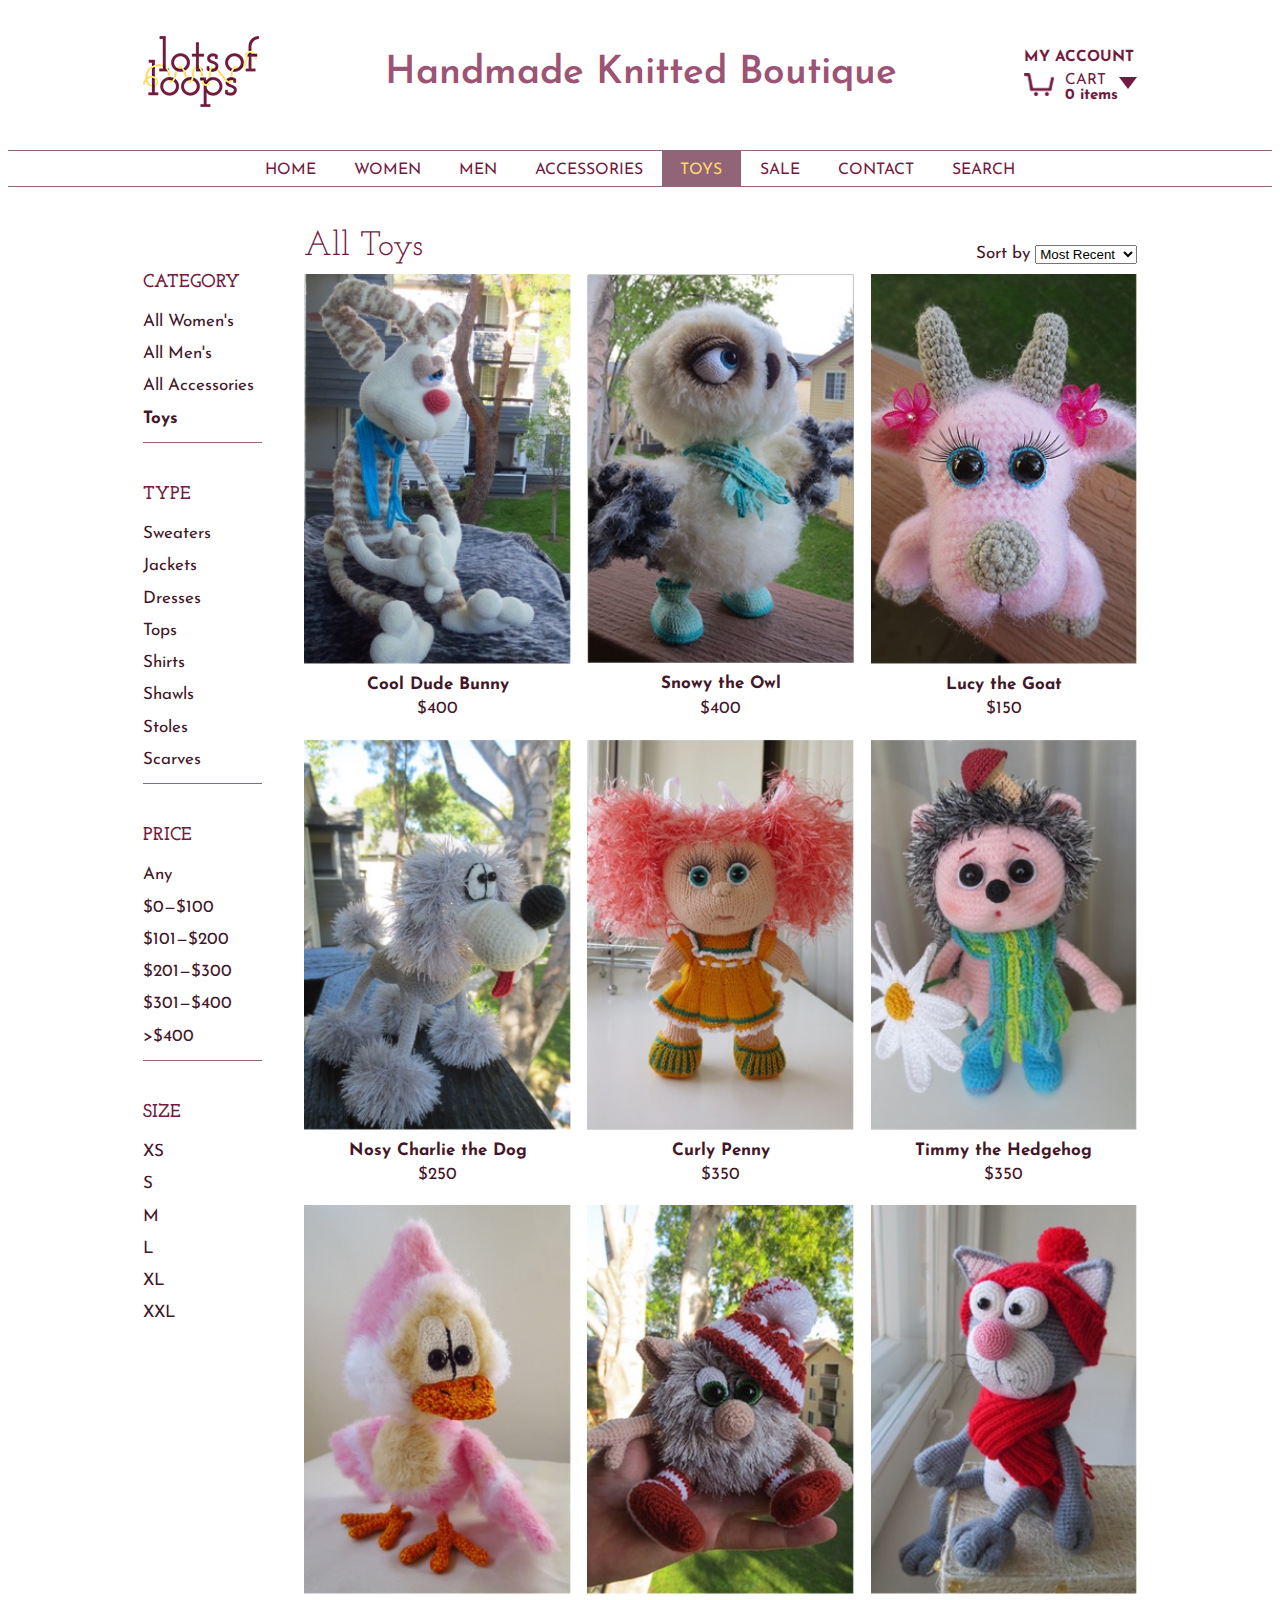
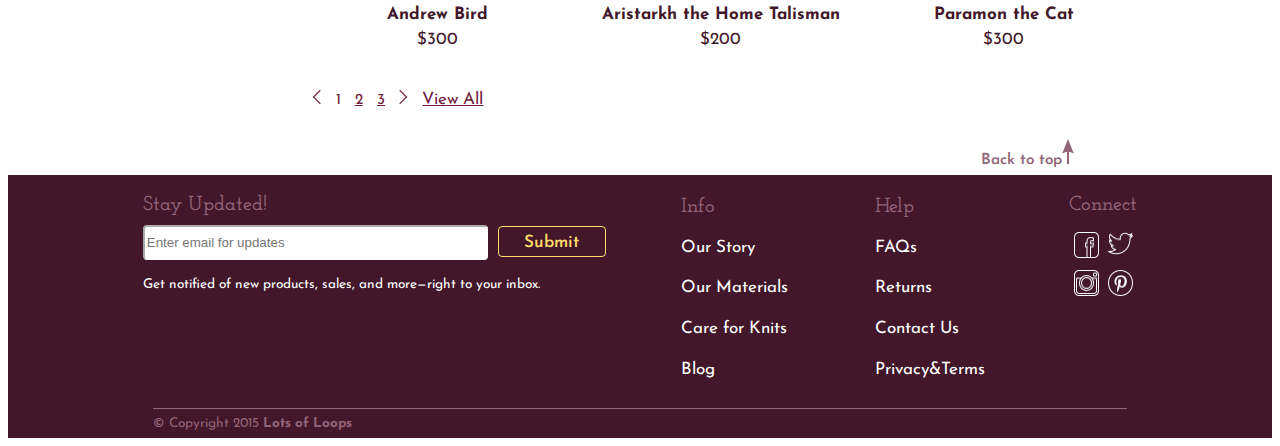
==== toys.html @ bd9dd3fc "Category page" ====
<!DOCTYPE html>
<html lang="en-us">
<head>
  <meta http-equiv="X-UA-Compatible" content="IE=Edge">
  <meta name="viewport" content="width=device-width, initial-scale=1">
  <meta charset="UTF-8">
  <title>Handmade Knitted Boutique | Lots of Loops</title>

<!-- Google fonts -->
  <link href='https://fonts.googleapis.com/css?family=Josefin+Sans:400,600,700|Josefin+Slab:400,600,700' rel='stylesheet' type='text/css'>

<!-- CSS -->
  <link rel="stylesheet" href="css/style.css">
</head>

<body>
  
<!-- Hero -->
<header>
<!-- RESPONSIVE NAV 
  <a class="hamburger" id="menu" href="#">&#9776;</a> -->
<div class="hea">    
  <div class="logo">
    <a href="index.html"><img src="images/logo.png" alt="Lots of Loops" /></a>
  </div>
  <div class="title">
    <h1>Handmade Knitted Boutique</h1>
  </div>
  <div class="account">
    <a href="#">MY ACCOUNT</a>
    <div class="cart">
        <a href="#">
          <img src="images/cart-1.png" alt="" />
          <span>CART<br> <strong>0 items</strong></span>
        </a>
    </div>
  </div>
</div>
</header>

<hr>
  <nav class="menu">
    <a href="#index.html">HOME</a>
    <a href="Women.html">WOMEN</a>
    <a href="#">MEN</a>
    <a href="#">ACCESSORIES</a>
    <a class="active" href="toys.html">TOYS</a>
    <a href="#">SALE</a>
    <a href="#">CONTACT</a>
    <a href="#">SEARCH</a>
  </nav>
<hr>

<!-- Main --> 
<main class="main">
  <div class="container">
    <div class="navi">
      <ul class="category">
        <li><h3>CATEGORY</h3></li>
        <li><a href="#">All Women's</a></li>
        <li><a href="#">All Men's</a></li>
        <li><a href="#">All Accessories</a></li>
        <li><a class="active2" href="toys.html">Toys</a></li>
        <hr>
      </ul>
      <ul class="type">
        <li><h3>TYPE</h3></li>
        <li><a href="#">Sweaters</a></li>
        <li><a href="#">Jackets</a></li>
        <li><a href="#">Dresses</a></li>
        <li><a href="#">Tops</a></li>
        <li><a href="#">Shirts</a></li>
        <li><a href="#">Shawls</a></li>
        <li><a href="#">Stoles</a></li>
        <li><a href="#">Scarves</a></li>
        <hr>
      </ul>
      <ul class="price">
        <li><h3>PRICE</h3></li>
        <li><a href="#">Any</a></li>
        <li><a href="#">$0—$100</a></li>
        <li><a href="#">$101—$200</a></li>
        <li><a href="#">$201—$300</a></li>
        <li><a href="#">$301—$400</a></li>
        <li><a href="#">>$400</a></li>
        <hr>
      </ul>
      <ul class="size">
        <li><h3>SIZE</h3></li>
        <li><a href="#">XS</a></li>
        <li><a href="#">S</a></li>
        <li><a href="#">M</a></li>
        <li><a href="#">L</a></li>
        <li><a href="#">XL</a></li>
        <li><a href="#">XXL</a></li>
      </ul>
    </div>
    
    <div class="content">
        <div class="subtitle">
          <h2>All Toys</h2>
          <div class="sortby">
            <span>Sort by</span>
            <form>
              <select onchange="this.form.submit();" name="sort">
                <option value="s2" selected="">Most Recent</option>
                <option value="s3">Price Lowest</option>
                <option value="s3">Price Highest</option>
              </select> 
              <input type="hidden" value="Отправить"></input>
            </form>
          </div>
        </div>

<!-- Photos -->        
        <div class="photos">
            <div class="item">
              <a href="#"><img src="images/IMG_3790-2.jpg" alt="Bunny" /></a> 
              <div class="lable"> 
                <p><strong>Cool Dude Bunny</strong><br>$400</p>
              </div>
            </div> 

            <div class="item">
              <a href="#"><img src="images/owl-2.jpg" alt="Owl" /></a>
              <div class="lable"> 
                <p><strong>Snowy the Owl</strong><br>$400</p>
              </div>
            </div> 

            <div class="item">
              <a href="#"><img src="images/goat.jpg" alt="Goat" /></a>
              <div class="lable"> 
                <p><strong>Lucy the Goat</strong><br>$150</p>
              </div>
            </div>

            <div class="item">
              <a href="#"><img src="images/dog.jpg" alt="Dog" /></a>
              <div class="lable"> 
                <p><strong>Nosy Charlie the Dog</strong><br>$250</p>
              </div>
            </div>

            <div class="item">
              <a href="#"><img src="images/dol-2.jpg" alt="Dog" /></a>
              <div class="lable"> 
                <p><strong>Curly Penny</strong><br>$350</p>
              </div>
            </div>

            <div class="item">
              <a href="#"><img src="images/timmy.jpg" alt="Dog" /></a>
              <div class="lable"> 
                <p><strong>Timmy the Hedgehog</strong><br>$350</p>
              </div>
            </div>

            <div class="item">
              <a href="#"><img src="images/bird.jpg" alt="Dog" /></a>
              <div class="lable"> 
                <p><strong>Andrew Bird</strong><br>$300</p>
              </div>
            </div>

            <div class="item">
              <a href="#"><img src="images/man.jpg" alt="Dog" /></a>
              <div class="lable"> 
                <p><strong>Aristarkh the Home Talisman</strong><br>$200</p>
              </div>
            </div>

            <div class="item">
              <a href="#"><img src="images/cat.jpg" alt="Cat" /></a>
              <div class="lable"> 
                <p><strong>Paramon the Cat</strong><br>$300</p>
              </div>
            </div>
        </div>

<!-- Bottom -->
        <table class="pages">
          <tr> 
            <td><a href="#"><img src="images/angle_left.png" /></a></td>
            <td><a href="#" class="active3">1</a></td>
            <td><a href="#">2</a></td>
            <td><a href="#">3</a></td>
            <td><a href="#"><img src="images/angle_right.png" /></a></td>
            <td><a href="#"><p>View All</p></a></td>
          </tr>
        </table>
    </div>  
  </div>

<!-- Back to top -->
  <div class="top">
    <div>
      <a href="#top">Back to top<img src="images/arrow-top.png"></a>
    </div>
  </div>
</main>

<!-- Footer -->
<footer>
  <div class="foot">
    <div class="email">
      <h3>Stay Updated!</h3>
      <input type="email" placeholder="Enter email for updates" size="40">
      <button type="submit">Submit</button>
      <p>Get notified of new products, sales, and more—right to your inbox.</p>
    </div>
    <ul class="info">
      <li><h3>Info</h3></li>
      <li><a href="#">Our Story</a></li>
      <li><a href="#">Our Materials</a></li>
      <li><a href="#">Care for Knits</a></li>
      <li><a href="#">Blog</a></li>
    </ul>
    <ul class="info">
      <li><h3>Help</h3></li>
      <li><a href="#">FAQs</a></li>
      <li><a href="#">Returns</a></li>
      <li><a href="#">Contact Us</a></li>
      <li><a href="#">Privacy&Terms</a></li>
    </ul>
    <div class="connect icon">
      <h3>Connect</h3>
      <a href="#"><img src="images/facebook.png" /></a>
      <a href="#"><img src="images/twitter.png" /></a>
      <a href="#"><img src="images/instagram.png" /></a>
      <a href="#"><img src="images/pinterest_copyrighted.png" /></a>
    </div>
    <div class="copy">
      <hr>
      <p>&copy; Copyright 2015 <strong>Lots of Loops</strong></p>
    </div>
  </div>
</footer>

</body>
</html>
---- css/style.css ----
html, body {
  overflow-x: hidden;
}
body {
  font-family: "Josefin Sans", Helvetica, Arial, sans-serif;
  font-size: 17px;
  color: #421729;
}
h1, h2, h3, h4, h5, h6 {
  font-family: "Josefin Slab", Times, Georgia, serif;
  color: #721B3F;
}
h2 {
  font-size: 2em;
  font-weight: 600;
}
p {
  font-size: 17px;
  line-height: 21px;
  font-weight: 400;
}

/* HEADER */

header {
  display: -webkit-box;
  display: -moz-box;
  display: -ms-flexbox;
  display: -webkit-flex;
  display: flex;

  -webkit-flex-flow: row wrap; 
  
  -webkit-justify-content: space-around; 
  -moz-justify-content: space-around; 
  -ms-justify-content: space-around; 
  justify-content: space-around;
  align-items: center;

  color: #721B3F;
  margin: 1.2em 0 1.8em 0;
}

.hea {
  display: -webkit-box;
  display: -moz-box;
  display: -ms-flexbox;
  display: -webkit-flex;
  display: flex;

  -webkit-flex-flow: row wrap;
  justify-content: space-between;
  align-items: center;
  
  width: 58.5em;
}
@media all and (max-width: 720px) {
  .logo {order: 1;}
  .account {order: 2;}
  .title {order: 3; width: 100%}
}

@media all and (min-width: 750px) {
  .logo {order: 1;}
  .title {order: 2;}
  .account {order: 3;}
}

.title h1 {
  font-family: "Josefin Sans", Helvetica, Arial, sans-serif;
  font-weight: 600;
  font-size: 2.28em;
  text-align: center;
  color: #9D5374;
}
.account {
  margin-right: 0.2em;
}
.account a {
  text-decoration: none;
  color: #721B3F;
  font-size: 0.9em;
  font-weight: 700;
}
.account a:hover {
  color: #CD9DB1;
}
.cart {
  margin-top: 0.5em;
  position: relative;
}
.cart span {
  position: absolute;
  margin-left: 0.7em;
  font-weight: 400;
}
.cart span:after {
  content: " ";
  position: absolute;
  right: -1.3em;
  top: 0.24em;
  border: 0.6em solid transparent;
  border-top: 0.8em solid #721B3F;
  display: block;
}
.cart span:hover:after {
  border-top: 0.8em solid #CD9DB1;
}

hr {
  border: none;
  background-color: #916478;
  color: #916478;
  height: 0.06em;
  margin: 0;
}

/* Navigation */
.menu {
  display: -webkit-box;
  display: -moz-box;
  display: -ms-flexbox;
  display: -webkit-flex;
  display: flex;

  -webkit-flex-flow: row wrap;
  justify-content: center;
  align-items: center;
}
.menu a {
  font-size: 0.93em;
  text-decoration: none;
  padding: 0 1.2em;
  color: #721B3F;
  height: 1.5em;
  padding-top: 0.7em;
}
.menu a:hover {
  background: #916478;
  color: #FFDA6B;
}

/* Hero */
.hero {
  display: -webkit-box;
  display: -moz-box;
  display: -ms-flexbox;
  display: -webkit-flex;
  display: flex;

  -webkit-flex-flow: row wrap;
  justify-content: center;
  align-items: center;
  width: 100%;
  margin-top: 1.2em;
}

.hero img {
  width: 100%;
}

.hero > div {
  position: relative;
}

.hero-text {
  font-family: "Josefin Slab", Times, Georgia, serif;
  position: absolute;
  left: 52%;
  top: 16%;
}
.hero-text p {
  font-size: 1.6em;
  font-weight: 600;
  text-align: left;
  color: #9D5374;
  line-height: 1.3em;
}
.hero-text .one {
  margin: 0;
}
.hero-text .two {
  margin:0.6em 0 0 0;
}
.hero-text .three {
  margin: 0;
  text-align: right;
  padding-right: 1.2em;
}

@media all and (max-width: 770px) {
  .hero-text {
    font-size: 0.8em;
  }
}
@media all and (max-width: 620px) {
  .hero-text {
    font-size: 0.65em;
  }
  .slog h2 {
    font-size: 1.5em;
  }
}
@media all and (max-width: 500px) {
  .hero-text {
    font-size: 0.56em;
  }
}
@media all and (max-width: 420px) {
  .hero-text {
    font-size: 0.5em;
  }
}

/* Main */
.main, footer {
  display: -webkit-box;
  display: -moz-box;
  display: -ms-flexbox;
  display: -webkit-flex;
  display: flex;

  -webkit-flex-flow: row wrap; 
  
  -webkit-justify-content: space-around; 
  -moz-justify-content: space-around; 
  -ms-justify-content: space-around; 
  justify-content: space-around;
  
  align-items: center;
}
.slog {
  text-align: center;
  flex: 0 1 78%;
}
.block {
  display: -webkit-box;
  display: -moz-box;
  display: -ms-flexbox;
  display: -webkit-flex;
  display: flex;

  -webkit-flex-flow: row wrap;
  -webkit-justify-content: space-around; 
  -moz-justify-content: space-around; 
  -ms-justify-content: space-around;
  justify-content: space-around;
  align-items: center;
  align-content: space-between;
  width: 58.5em;
}

/*Cloth*/
.men {
  position: relative;
  flex: 0 1 49%; 
}
.men img, .sha img, .toy img {
   width: 100%;
}
.sign {
  position: absolute;
  top: 75%;
  width: 100%;
  opacity: 0.6;
  background: #FFFFFF;
}
.sign p {
  font-size: 2em;
  font-weight: 600;
  text-decoration: none;
  text-align: center;
  color: #721B3F;
  margin: 0.4em 0;
}
@media all and (max-width: 580px) {
  .men {
    flex: 0 1 100%;
  }
}

/*Shawls*/
.sha {
  position: relative;
  flex: 0 1 32%;  
}
@media all and (max-width: 900px) {
  .sha {
    flex: 0 1 48%;
  }
}
@media all and (max-width: 580px) {
  .sha {
    flex: 0 1 100%;
  }
}

/*Toys*/
.toy {
  position: relative;
  flex: 0 1 24%; 
}
@media all and (max-width: 768px) {
  .toy {
    flex: 0 1 48%;
  }
}
@media all and (max-width: 520px) {
  .toy {
    flex: 0 1 100%;
  }
}

/* Back to top */
.top {
  width: 100%;
  height: 1.5em;
  position: relative;
  margin: 0.6em 0;
}
.top div {
  position: absolute;
  top: 0;
  left: 77%;
}
.top a {
text-decoration: none;
font-size: 0.9em;
font-weight: 600;
color: #916478;
}

/* Footer */
footer {
  background-color: #421729;
  }
.foot {
  display: -webkit-box;
  display: -moz-box;
  display: -ms-flexbox;
  display: -webkit-flex;
  display: flex;

  -webkit-flex-flow: row wrap;
  justify-content: space-between;
  align-items: flex-start;
  width: 58.5em;
  padding: 0 1%;
}
.foot h3 {
  font-size: 1.2em;
  font-weight: 600;
  color: #916478;
  margin: 1em 0 0.5em;
}

.email input {
  height: 2.2em;
  border-radius: 4px;
  border-color: #FFF;
}
.email button {
  background: #421729;
  border: 1px solid #FFDA6B;
  border-radius: 4px;
  font-family: "Josefin Sans", Helvetica, Arial, sans-serif;
  font-weight: 600;
  font-size: 1em;
  color: #FFDA6B;
  padding: 0.42em 1.5em 0.3em;
  margin-left: 0.3em;
}
.email p {
  font-size: 0.8em;
  color: #FFFFFF;
}

.info {
  list-style-type: none;
  padding: 0;
  margin: 0 0 0.6em;
}
.info a {
color: #FFFFFF;
line-height: 1.5em;
text-decoration: none;
}
.info a:hover {
  color: #916478;
}

.icon {
  display: flex;
  flex-flow: row wrap;
  justify-content: space-around;
  align-items: stretch;
  align-content: stretch;
}
.connect {
  width: 4em;
  height: 7.8em;
}
.copy {
  width: 98%;
  padding: 0 1%;
}
.copy p {
  font-size: 0.8em;
  color: #916478;
  margin: 0.3em 0;
}

@media all and (max-width: 768px) {
  .foot {
    justify-content: space-around;
  }
  .email {
    width: 100%;
    text-align: center;
  }
  .email button {
    margin-top: 0.5em;
  }
}

/* Category page */

.container {
  display: -webkit-box;
  display: -moz-box;
  display: -ms-flexbox;
  display: -webkit-flex;
  display: flex;

  -webkit-flex-flow: row nowrap;
  -webkit-justify-content: space-around; 
  -moz-justify-content: space-around; 
  -ms-justify-content: space-around;
  justify-content: space-between;
  align-items: flex-start;
  align-content: space-between;
  width: 58.5em;
}

.menu .active {
  background: #916478;
  color: #FFDA6B;
}

/* Categories */
.navi {
  margin: 5em 2.5em 0 0;
}
ul {
  list-style-type: none;
  margin: 0 0 2.4em;
  padding: 0;
  width: 7em;
}
ul h3 {
  font-size: 1.1em;
  line-height: 1.2em;
  margin-top: 0;
}
ul li {
  margin-bottom: 0.9em;
}
ul li a {
  text-decoration: none;
  color: #421729;
}
ul li a:hover {
  font-weight: 700;
}
.active2 {
  font-weight: 700;
}

/* Title */
.subtitle {
  display: -webkit-box;
  display: -moz-box;
  display: -ms-flexbox;
  display: -webkit-flex;
  display: flex;

  -webkit-flex-flow: row wrap;
  -webkit-justify-content: space-around; 
  -moz-justify-content: space-around; 
  -ms-justify-content: space-around;
  justify-content: space-between;
  align-items: flex-end;

  margin-top: 2.5em;
}
.subtitle h2 {
  margin: 0;
  font-weight: 400; 
}
.sortby {
  position: relative;
}
.sortby span {
  position: absolute;
  left: -3.5em;
}

/* Content */
.photos {
  display: -webkit-box;
  display: -moz-box;
  display: -ms-flexbox;
  display: -webkit-flex;
  display: flex;

  -webkit-flex-flow: row wrap;
  -webkit-justify-content: space-around; 
  -moz-justify-content: space-around; 
  -ms-justify-content: space-around;
  justify-content: space-between;
  align-items: flex-start;
  align-content: space-between;
}
.photos {
  margin-top: 0.6em;
}
.item {
  flex: 0 1 32%;
}
.item img {
  width: 100%;
}
.lable p {
  text-align: center;
  line-height: 1.45em;
  margin-top: 0.3em;
}
@media all and (max-width: 768px) {
  .item {
    flex: 0 1 48%;
  }
}
@media all and (max-width: 560px) {
  .item {
    flex: 0 1 100%;
  }
}

/* Bottom */
table {
  height: 0.2em;
}
.pages td {
  padding: 0 0.36em;
}
.pages a {
  font-size: 0.9em;
  color: #721B3F;
}
.pages a:hover {
  text-decoration: none;
}
.active3 {
  text-decoration: none;
}
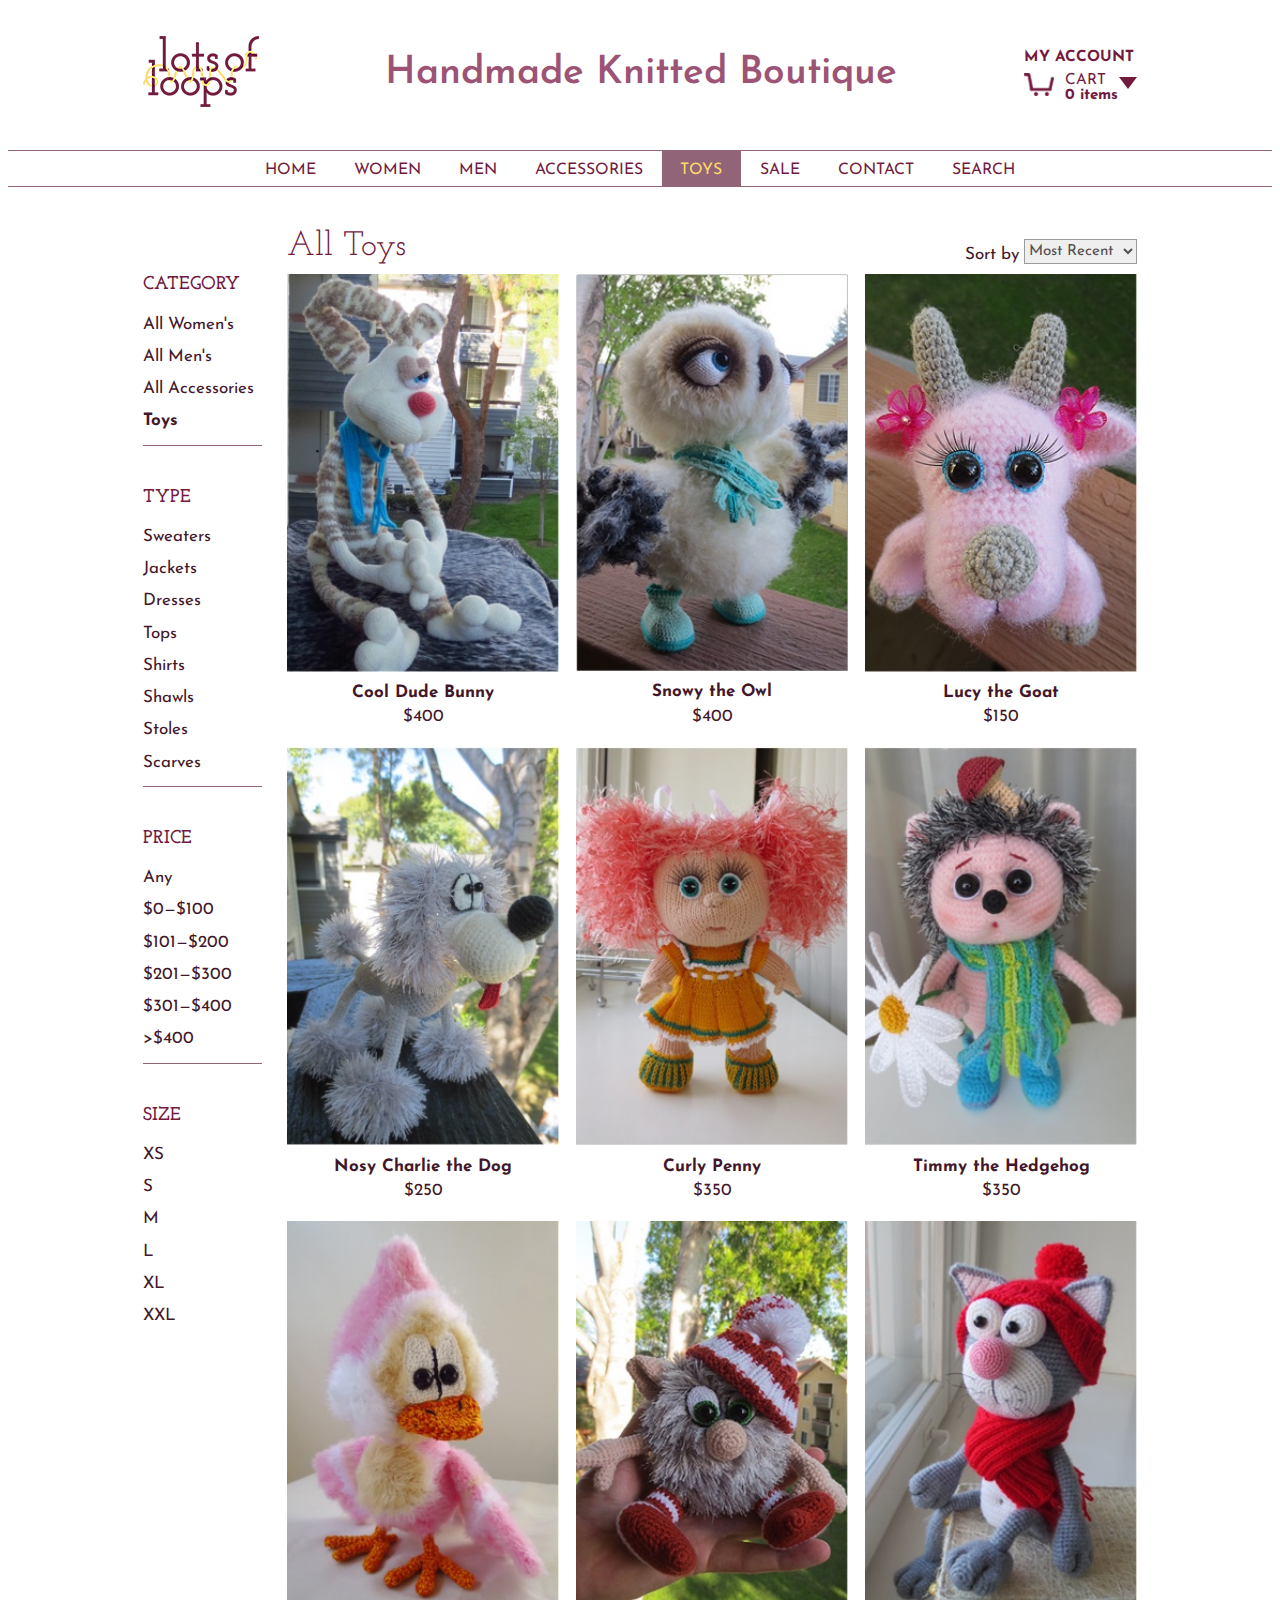
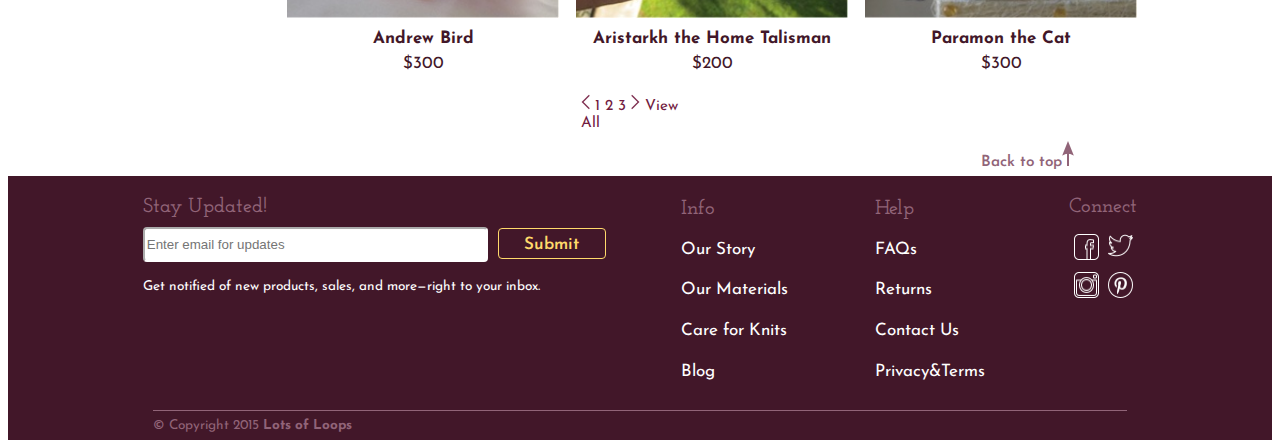
==== commit 58d1156c: "With flex" ====
--- a/toys.html
+++ b/toys.html
@@ -40,7 +40,7 @@
 
 <hr>
   <nav class="menu">
-    <a href="#index.html">HOME</a>
+    <a href="index.html">HOME</a>
     <a href="Women.html">WOMEN</a>
     <a href="#">MEN</a>
     <a href="#">ACCESSORIES</a>
@@ -54,7 +54,26 @@
 <!-- Main --> 
 <main class="main">
   <div class="container">
+
+<!-- Subtitle -->
+    <div class="subtitle">
+      <h2>All Toys</h2>
+        <div class="sortby">
+          <span>Sort by</span>
+          <form>
+            <select class="sort" onchange="this.form.submit();" name="sort">
+              <option value="s2" selected="">Most Recent</option>
+              <option value="s3">Price Lowest</option>
+              <option value="s3">Price Highest</option>
+            </select> 
+            <input type="hidden" value="Отправить"></input>
+          </form>
+        </div>
+    </div>
+
+<!-- Navigation -->
     <div class="navi">
+      <div>
       <ul class="category">
         <li><h3>CATEGORY</h3></li>
         <li><a href="#">All Women's</a></li>
@@ -63,6 +82,8 @@
         <li><a class="active2" href="toys.html">Toys</a></li>
         <hr>
       </ul>
+      </div>
+      <div>
       <ul class="type">
         <li><h3>TYPE</h3></li>
         <li><a href="#">Sweaters</a></li>
@@ -75,6 +96,8 @@
         <li><a href="#">Scarves</a></li>
         <hr>
       </ul>
+      </div>
+      <div>
       <ul class="price">
         <li><h3>PRICE</h3></li>
         <li><a href="#">Any</a></li>
@@ -85,6 +108,8 @@
         <li><a href="#">>$400</a></li>
         <hr>
       </ul>
+      </div>
+      <div>
       <ul class="size">
         <li><h3>SIZE</h3></li>
         <li><a href="#">XS</a></li>
@@ -94,104 +119,87 @@
         <li><a href="#">XL</a></li>
         <li><a href="#">XXL</a></li>
       </ul>
-    </div>
-    
-    <div class="content">
-        <div class="subtitle">
-          <h2>All Toys</h2>
-          <div class="sortby">
-            <span>Sort by</span>
-            <form>
-              <select onchange="this.form.submit();" name="sort">
-                <option value="s2" selected="">Most Recent</option>
-                <option value="s3">Price Lowest</option>
-                <option value="s3">Price Highest</option>
-              </select> 
-              <input type="hidden" value="Отправить"></input>
-            </form>
-          </div>
-        </div>
-
-<!-- Photos -->        
-        <div class="photos">
-            <div class="item">
-              <a href="#"><img src="images/IMG_3790-2.jpg" alt="Bunny" /></a> 
-              <div class="lable"> 
-                <p><strong>Cool Dude Bunny</strong><br>$400</p>
-              </div>
-            </div> 
-
-            <div class="item">
-              <a href="#"><img src="images/owl-2.jpg" alt="Owl" /></a>
-              <div class="lable"> 
-                <p><strong>Snowy the Owl</strong><br>$400</p>
-              </div>
-            </div> 
-
-            <div class="item">
-              <a href="#"><img src="images/goat.jpg" alt="Goat" /></a>
-              <div class="lable"> 
-                <p><strong>Lucy the Goat</strong><br>$150</p>
-              </div>
+      </div>
+    </div>
+
+<!-- Content -->        
+    <div class="photos">
+      <div class="item">
+        <a href="#"><img src="images/IMG_3790-2.jpg" alt="Bunny" /></a> 
+        <div class="lable"> 
+          <p><strong>Cool Dude Bunny</strong><br>$400</p>
+        </div>
+      </div> 
+
+      <div class="item">
+        <a href="#"><img src="images/owl-2.jpg" alt="Owl" /></a>
+        <div class="lable"> 
+          <p><strong>Snowy the Owl</strong><br>$400</p>
             </div>
-
-            <div class="item">
-              <a href="#"><img src="images/dog.jpg" alt="Dog" /></a>
-              <div class="lable"> 
-                <p><strong>Nosy Charlie the Dog</strong><br>$250</p>
-              </div>
-            </div>
-
-            <div class="item">
-              <a href="#"><img src="images/dol-2.jpg" alt="Dog" /></a>
-              <div class="lable"> 
-                <p><strong>Curly Penny</strong><br>$350</p>
-              </div>
-            </div>
-
-            <div class="item">
-              <a href="#"><img src="images/timmy.jpg" alt="Dog" /></a>
-              <div class="lable"> 
-                <p><strong>Timmy the Hedgehog</strong><br>$350</p>
-              </div>
-            </div>
-
-            <div class="item">
-              <a href="#"><img src="images/bird.jpg" alt="Dog" /></a>
-              <div class="lable"> 
-                <p><strong>Andrew Bird</strong><br>$300</p>
-              </div>
-            </div>
-
-            <div class="item">
-              <a href="#"><img src="images/man.jpg" alt="Dog" /></a>
-              <div class="lable"> 
-                <p><strong>Aristarkh the Home Talisman</strong><br>$200</p>
-              </div>
-            </div>
-
-            <div class="item">
-              <a href="#"><img src="images/cat.jpg" alt="Cat" /></a>
-              <div class="lable"> 
-                <p><strong>Paramon the Cat</strong><br>$300</p>
-              </div>
-            </div>
-        </div>
-
+      </div> 
+
+      <div class="item">
+        <a href="#"><img src="images/goat.jpg" alt="Goat" /></a>
+        <div class="lable"> 
+          <p><strong>Lucy the Goat</strong><br>$150</p>
+        </div>
+      </div>
+
+      <div class="item">
+        <a href="#"><img src="images/dog.jpg" alt="Dog" /></a>
+        <div class="lable"> 
+          <p><strong>Nosy Charlie the Dog</strong><br>$250</p>
+        </div>
+      </div>
+
+      <div class="item">
+        <a href="#"><img src="images/dol-2.jpg" alt="Dog" /></a>
+        <div class="lable"> 
+          <p><strong>Curly Penny</strong><br>$350</p>
+        </div>
+      </div>
+
+      <div class="item">
+        <a href="#"><img src="images/timmy.jpg" alt="Dog" /></a>
+        <div class="lable"> 
+          <p><strong>Timmy the Hedgehog</strong><br>$350</p>
+        </div>
+      </div>
+
+      <div class="item">
+        <a href="#"><img src="images/bird.jpg" alt="Dog" /></a>
+        <div class="lable"> 
+          <p><strong>Andrew Bird</strong><br>$300</p>
+        </div>
+      </div>
+
+      <div class="item">
+        <a href="#"><img src="images/man.jpg" alt="Dog" /></a>
+        <div class="lable"> 
+          <p><strong>Aristarkh the Home Talisman</strong><br>$200</p>
+        </div>
+      </div>
+
+      <div class="item">
+        <a href="#"><img src="images/cat.jpg" alt="Cat" /></a>
+        <div class="lable"> 
+          <p><strong>Paramon the Cat</strong><br>$300</p>
+        </div>
+      </div>
+    </div>
+  </div>
 <!-- Bottom -->
-        <table class="pages">
-          <tr> 
-            <td><a href="#"><img src="images/angle_left.png" /></a></td>
-            <td><a href="#" class="active3">1</a></td>
-            <td><a href="#">2</a></td>
-            <td><a href="#">3</a></td>
-            <td><a href="#"><img src="images/angle_right.png" /></a></td>
-            <td><a href="#"><p>View All</p></a></td>
-          </tr>
-        </table>
-    </div>  
-  </div>
-
+  <div class="bottom" >
+    <ul class="pages">
+      <li><a href="#"><img src="images/angle_left.png" /></a></li>
+      <li><a href="#" class="active3">1</a></li>
+      <li><a href="#">2</a></li>
+      <li><a href="#">3</a></li>
+      <li><a href="#"><img src="images/angle_right.png" /></a></li>
+      <li><a href="#">View All</a></li>
+    </ul>
+  </div>
+ 
 <!-- Back to top -->
   <div class="top">
     <div>
--- a/css/style.css
+++ b/css/style.css
@@ -205,6 +205,9 @@
   .hero-text {
     font-size: 0.56em;
   }
+  .sign p {
+    font-size: 1em;
+  }
 }
 @media all and (max-width: 420px) {
   .hero-text {
@@ -273,11 +276,6 @@
   color: #721B3F;
   margin: 0.4em 0;
 }
-@media all and (max-width: 580px) {
-  .men {
-    flex: 0 1 100%;
-  }
-}
 
 /*Shawls*/
 .sha {
@@ -289,11 +287,6 @@
     flex: 0 1 48%;
   }
 }
-@media all and (max-width: 580px) {
-  .sha {
-    flex: 0 1 100%;
-  }
-}
 
 /*Toys*/
 .toy {
@@ -303,11 +296,6 @@
 @media all and (max-width: 768px) {
   .toy {
     flex: 0 1 48%;
-  }
-}
-@media all and (max-width: 520px) {
-  .toy {
-    flex: 0 1 100%;
   }
 }
 
@@ -432,10 +420,10 @@
   display: -webkit-flex;
   display: flex;
 
-  -webkit-flex-flow: row nowrap;
-  -webkit-justify-content: space-around; 
-  -moz-justify-content: space-around; 
-  -ms-justify-content: space-around;
+  -webkit-flex-flow: row wrap;
+  -webkit-justify-content: space-between; 
+  -moz-justify-content: space-between; 
+  -ms-justify-content: space-between;
   justify-content: space-between;
   align-items: flex-start;
   align-content: space-between;
@@ -447,9 +435,63 @@
   color: #FFDA6B;
 }
 
-/* Categories */
+/* Subitle */
+.subtitle {
+  display: -webkit-box;
+  display: -moz-box;
+  display: -ms-flexbox;
+  display: -webkit-flex;
+  display: flex;
+
+  -webkit-flex-flow: row wrap;
+  -webkit-justify-content: space-between; 
+  -moz-justify-content: space-between; 
+  -ms-justify-content: space-between;
+  justify-content: space-between;
+  align-items: flex-end;
+  width: 50em;
+  margin: 2.5em 0 0 8.5em;
+}
+.subtitle > * {
+  
+}
+.subtitle h2 {
+  margin: 0;
+  font-weight: 400; 
+}
+.sortby {
+  position: relative;
+}
+.sortby span {
+  position: absolute;
+  left: -3.5em;
+  top: 0.4em;
+}
+.sort {
+  border: 1px solid #9B9B9B;
+  height: 25px;
+  font-family: "Josefin Sans", Helvetica, Arial, sans-serif;
+  font-size: 0.9em;
+  font-weight: 400;
+  color: #555052;
+}
+
+/* Navigation */
 .navi {
-  margin: 5em 2.5em 0 0;
+  display: -webkit-box;
+  display: -moz-box;
+  display: -ms-flexbox;
+  display: -webkit-flex;
+  display: flex;
+
+  -webkit-flex-flow: column nowrap;
+  -webkit-justify-content: flex-start; 
+  -moz-justify-content: flex-start; 
+  -ms-justify-content: flex-start;
+  justify-content: flex-start;
+  align-items: flex-start;
+  width: 140px;
+  margin-top: 0.6em;
 }
 ul {
   list-style-type: none;
@@ -476,35 +518,6 @@
   font-weight: 700;
 }
 
-/* Title */
-.subtitle {
-  display: -webkit-box;
-  display: -moz-box;
-  display: -ms-flexbox;
-  display: -webkit-flex;
-  display: flex;
-
-  -webkit-flex-flow: row wrap;
-  -webkit-justify-content: space-around; 
-  -moz-justify-content: space-around; 
-  -ms-justify-content: space-around;
-  justify-content: space-between;
-  align-items: flex-end;
-
-  margin-top: 2.5em;
-}
-.subtitle h2 {
-  margin: 0;
-  font-weight: 400; 
-}
-.sortby {
-  position: relative;
-}
-.sortby span {
-  position: absolute;
-  left: -3.5em;
-}
-
 /* Content */
 .photos {
   display: -webkit-box;
@@ -514,18 +527,17 @@
   display: flex;
 
   -webkit-flex-flow: row wrap;
-  -webkit-justify-content: space-around; 
-  -moz-justify-content: space-around; 
-  -ms-justify-content: space-around;
+  -webkit-justify-content: space-between; 
+  -moz-justify-content: space-between; 
+  -ms-justify-content: space-between;
   justify-content: space-between;
   align-items: flex-start;
   align-content: space-between;
-}
-.photos {
+  width: 50em;
   margin-top: 0.6em;
 }
 .item {
-  flex: 0 1 32%;
+  width: 32%;
 }
 .item img {
   width: 100%;
@@ -540,18 +552,28 @@
     flex: 0 1 48%;
   }
 }
-@media all and (max-width: 560px) {
-  .item {
-    flex: 0 1 100%;
-  }
-}
 
 /* Bottom */
-table {
-  height: 0.2em;
-}
-.pages td {
-  padding: 0 0.36em;
+.bottom {
+  display: -webkit-box;
+  display: -moz-box;
+  display: -ms-flexbox;
+  display: -webkit-flex;
+  display: flex;
+
+  -webkit-flex-flow: row wrap;
+  -webkit-justify-content: center; 
+  -moz-justify-content: center; 
+  -ms-justify-content: center;
+  justify-content: center;
+  align-items: flex-start;
+  width: 58.5em;
+}
+.pages {
+  margin: 0;
+}
+.pages li {
+  display: inline;
 }
 .pages a {
   font-size: 0.9em;
@@ -562,4 +584,11 @@
 }
 .active3 {
   text-decoration: none;
+}
+
+/* Mobile */
+@media all and (max-width: 580px) {
+  .navi {
+    display: none;
+  }
 }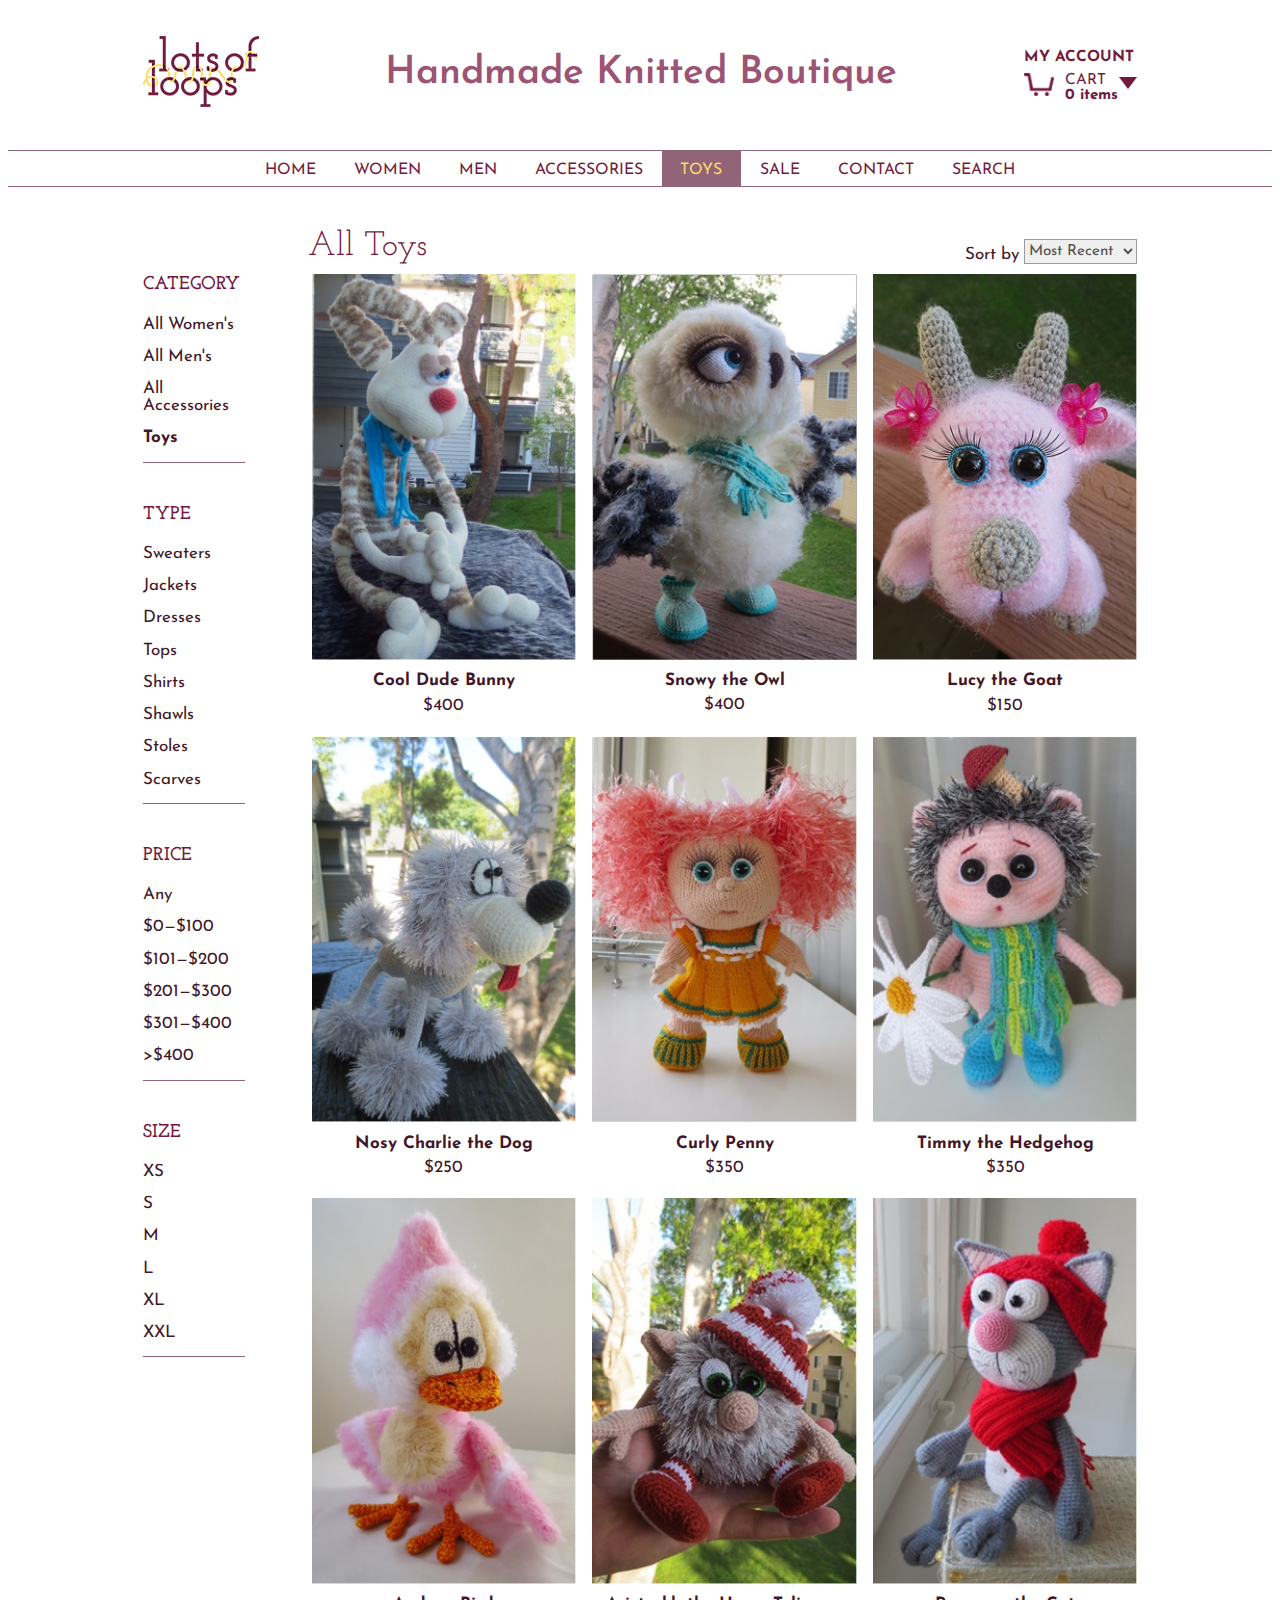
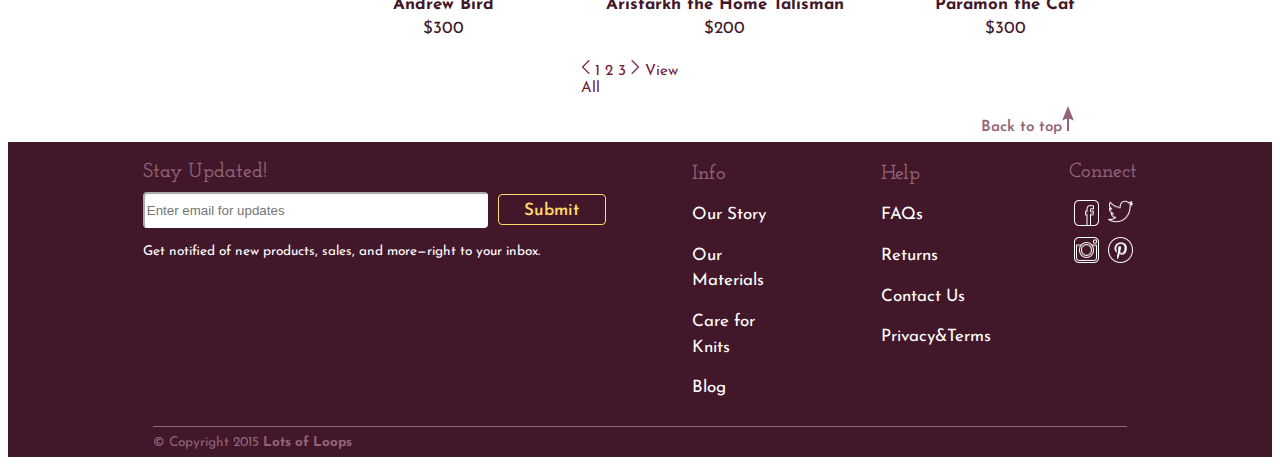
==== commit 0baed291: "Category-page-completed" ====
--- a/toys.html
+++ b/toys.html
@@ -57,23 +57,24 @@
 
 <!-- Subtitle -->
     <div class="subtitle">
-      <h2>All Toys</h2>
-        <div class="sortby">
-          <span>Sort by</span>
-          <form>
-            <select class="sort" onchange="this.form.submit();" name="sort">
-              <option value="s2" selected="">Most Recent</option>
-              <option value="s3">Price Lowest</option>
-              <option value="s3">Price Highest</option>
-            </select> 
-            <input type="hidden" value="Отправить"></input>
-          </form>
-        </div>
+      <div>
+        <h2>All Toys</h2>
+      </div>
+      <div class="sortby">
+        <span>Sort by</span>
+        <form>
+          <select class="sort" onchange="this.form.submit();" name="sort">
+            <option value="s2" selected="">Most Recent</option>
+            <option value="s3">Price Lowest</option>
+             <option value="s3">Price Highest</option>
+          </select> 
+          <input type="hidden" value="Отправить"></input>
+        </form>
+      </div>
     </div>
 
 <!-- Navigation -->
     <div class="navi">
-      <div>
       <ul class="category">
         <li><h3>CATEGORY</h3></li>
         <li><a href="#">All Women's</a></li>
@@ -82,8 +83,7 @@
         <li><a class="active2" href="toys.html">Toys</a></li>
         <hr>
       </ul>
-      </div>
-      <div>
+      
       <ul class="type">
         <li><h3>TYPE</h3></li>
         <li><a href="#">Sweaters</a></li>
@@ -96,8 +96,7 @@
         <li><a href="#">Scarves</a></li>
         <hr>
       </ul>
-      </div>
-      <div>
+      
       <ul class="price">
         <li><h3>PRICE</h3></li>
         <li><a href="#">Any</a></li>
@@ -108,8 +107,7 @@
         <li><a href="#">>$400</a></li>
         <hr>
       </ul>
-      </div>
-      <div>
+      
       <ul class="size">
         <li><h3>SIZE</h3></li>
         <li><a href="#">XS</a></li>
@@ -118,8 +116,8 @@
         <li><a href="#">L</a></li>
         <li><a href="#">XL</a></li>
         <li><a href="#">XXL</a></li>
-      </ul>
-      </div>
+        <hr>
+      </ul>
     </div>
 
 <!-- Content -->        
--- a/css/style.css
+++ b/css/style.css
@@ -39,6 +39,12 @@
 
   color: #721B3F;
   margin: 1.2em 0 1.8em 0;
+}
+
+@media all and (max-width: 720px) {
+header {
+    margin: 1.2em 0 0 0; 
+  }
 }
 
 .hea {
@@ -205,9 +211,6 @@
   .hero-text {
     font-size: 0.56em;
   }
-  .sign p {
-    font-size: 1em;
-  }
 }
 @media all and (max-width: 420px) {
   .hero-text {
@@ -228,7 +231,7 @@
   -webkit-justify-content: space-around; 
   -moz-justify-content: space-around; 
   -ms-justify-content: space-around; 
-  justify-content: space-around;
+  justify-content: center;
   
   align-items: center;
 }
@@ -276,7 +279,12 @@
   color: #721B3F;
   margin: 0.4em 0;
 }
-
+@media all and (max-width: 500px) {
+  .sign p {
+    font-size: 1.5em;
+    margin: 0.2em 0;
+  }
+}
 /*Shawls*/
 .sha {
   position: relative;
@@ -426,7 +434,7 @@
   -ms-justify-content: space-between;
   justify-content: space-between;
   align-items: flex-start;
-  align-content: space-between;
+  
   width: 58.5em;
 }
 
@@ -449,10 +457,8 @@
   -ms-justify-content: space-between;
   justify-content: space-between;
   align-items: flex-end;
-  width: 50em;
-  margin: 2.5em 0 0 8.5em;
-}
-.subtitle > * {
+  width: 100%;
+  margin: 2.5em 0 0 9.7em;
   
 }
 .subtitle h2 {
@@ -484,20 +490,20 @@
   display: -webkit-flex;
   display: flex;
 
-  -webkit-flex-flow: column nowrap;
+  -webkit-flex-flow: column wrap;
   -webkit-justify-content: flex-start; 
   -moz-justify-content: flex-start; 
   -ms-justify-content: flex-start;
   justify-content: flex-start;
   align-items: flex-start;
-  width: 140px;
+
   margin-top: 0.6em;
 }
 ul {
   list-style-type: none;
   margin: 0 0 2.4em;
   padding: 0;
-  width: 7em;
+  width: 6em;
 }
 ul h3 {
   font-size: 1.1em;
@@ -516,6 +522,45 @@
 }
 .active2 {
   font-weight: 700;
+}
+
+@media all and (max-width: 630px) {
+  .navi {
+    -webkit-flex-flow: row nowrap;
+    justify-content: space-between;
+    width: 100%;
+  }
+  .navi ul {
+    margin: 1em 0 0 0;
+    text-align: center;
+  }
+  .navi ul h3 {
+    margin: 0;
+  }
+  .navi ul li a {
+    display: none;
+  }
+  .subtitle {
+    margin: 1.5em 0 0 0;
+  }
+}
+
+@media all and (max-width: 440px) {
+  .subtitle {
+    justify-content: space-around;
+  }
+  .subtitle h2 {
+  font-size: 1.8em; 
+  }
+  .navi ul h3 {
+    font-size: 1em;
+  }
+  .navi {
+    justify-content: space-around;
+  }
+  ul {
+    width: 4em;
+  }
 }
 
 /* Content */
@@ -533,8 +578,13 @@
   justify-content: space-between;
   align-items: flex-start;
   align-content: space-between;
-  width: 50em;
+  width: 83%;
   margin-top: 0.6em;
+}
+@media all and (max-width: 630px) {
+  .photos {
+    width: 100%;
+  }
 }
 .item {
   width: 32%;
@@ -549,7 +599,7 @@
 }
 @media all and (max-width: 768px) {
   .item {
-    flex: 0 1 48%;
+    width: 48%;
   }
 }
 
@@ -570,6 +620,7 @@
   width: 58.5em;
 }
 .pages {
+  width: 7em;
   margin: 0;
 }
 .pages li {
@@ -584,11 +635,4 @@
 }
 .active3 {
   text-decoration: none;
-}
-
-/* Mobile */
-@media all and (max-width: 580px) {
-  .navi {
-    display: none;
-  }
 }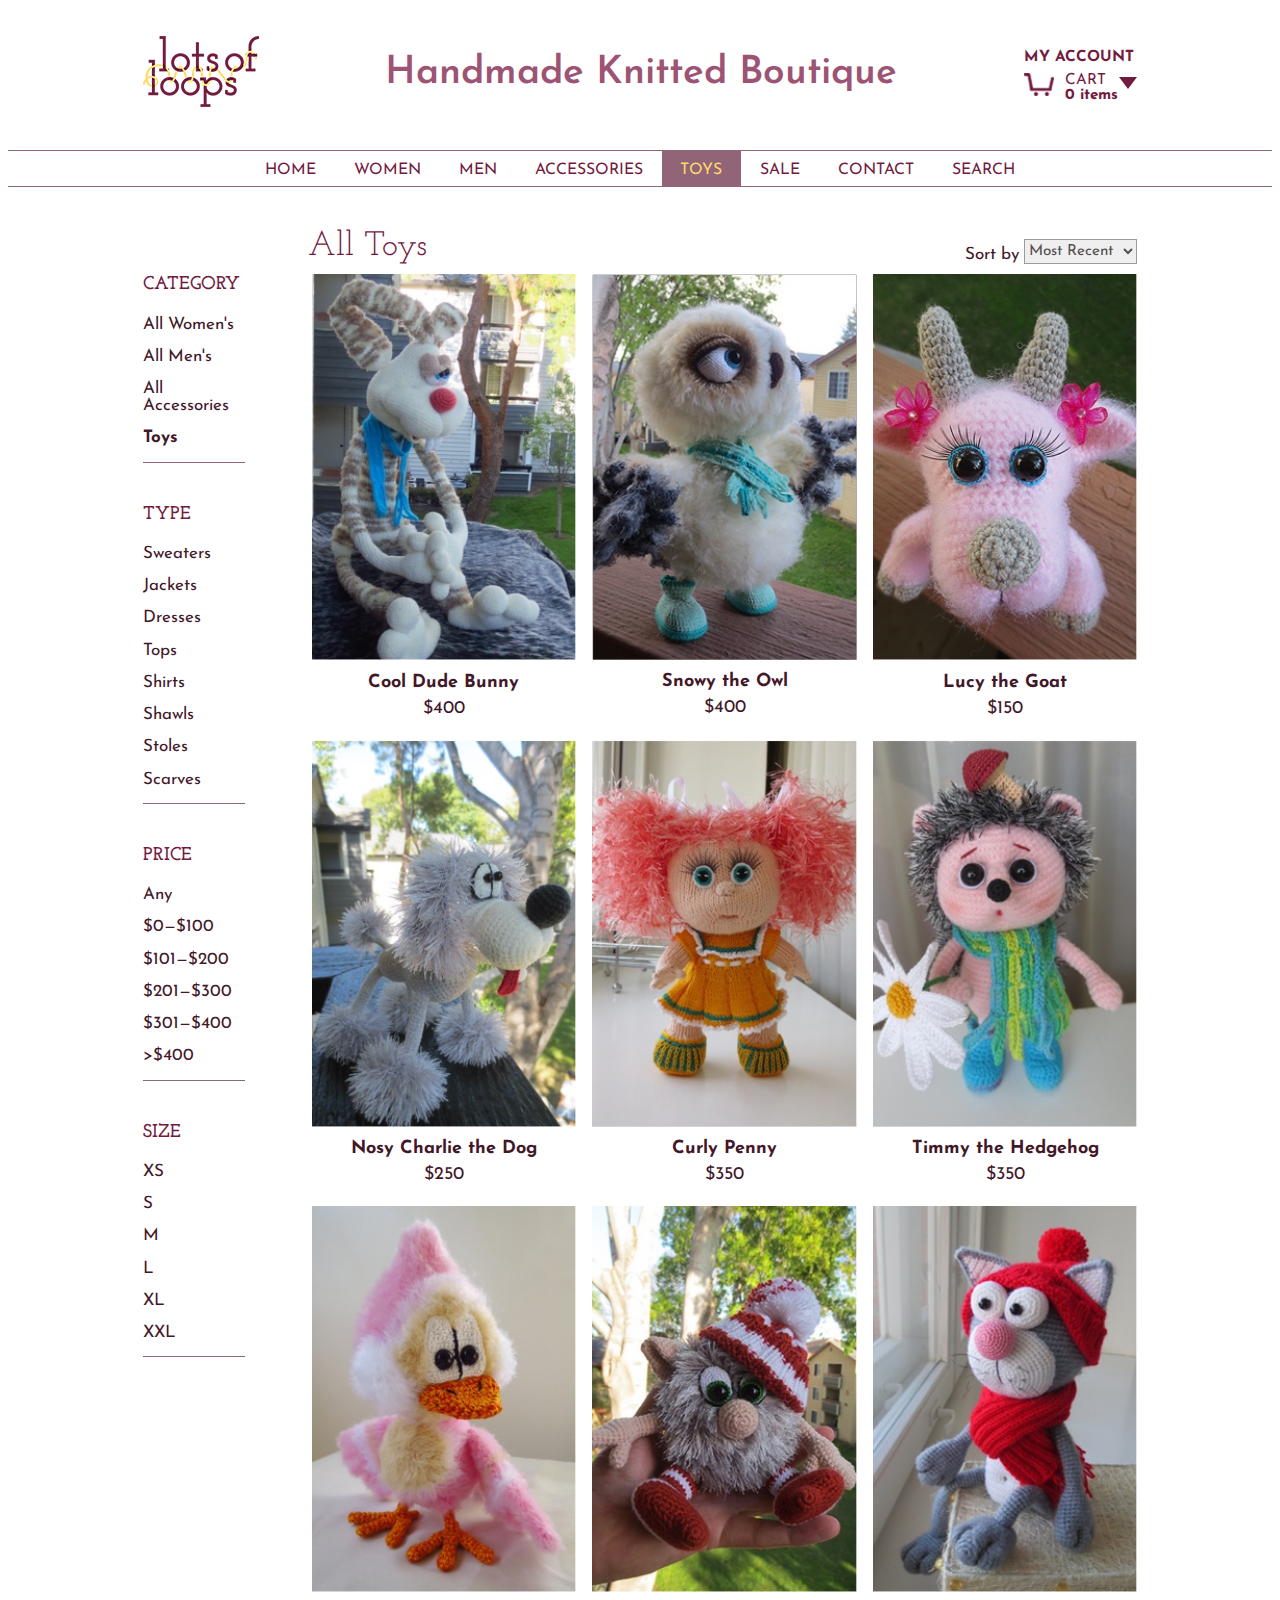
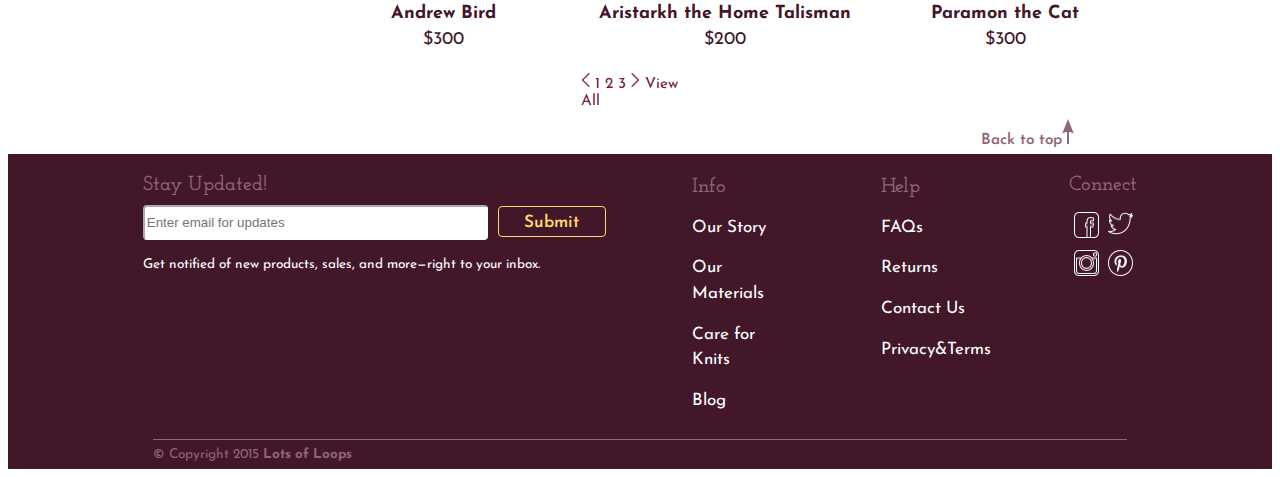
==== commit d782f834: "Final correction" ====
--- a/toys.html
+++ b/toys.html
@@ -41,7 +41,7 @@
 <hr>
   <nav class="menu">
     <a href="index.html">HOME</a>
-    <a href="Women.html">WOMEN</a>
+    <a href="#">WOMEN</a>
     <a href="#">MEN</a>
     <a href="#">ACCESSORIES</a>
     <a class="active" href="toys.html">TOYS</a>
--- a/css/style.css
+++ b/css/style.css
@@ -15,7 +15,7 @@
   font-weight: 600;
 }
 p {
-  font-size: 17px;
+  font-size: 18px;
   line-height: 21px;
   font-weight: 400;
 }
@@ -42,7 +42,7 @@
 }
 
 @media all and (max-width: 720px) {
-header {
+    header {
     margin: 1.2em 0 0 0; 
   }
 }
@@ -60,17 +60,19 @@
   
   width: 58.5em;
 }
+
+@media all and (max-width: 775px) {
+  .logo {order: 1;}
+  .title {order: 2; width: 50%}
+  .account {order: 3;}
+}
 @media all and (max-width: 720px) {
   .logo {order: 1;}
   .account {order: 2;}
   .title {order: 3; width: 100%}
 }
 
-@media all and (min-width: 750px) {
-  .logo {order: 1;}
-  .title {order: 2;}
-  .account {order: 3;}
-}
+
 
 .title h1 {
   font-family: "Josefin Sans", Helvetica, Arial, sans-serif;
@@ -136,16 +138,20 @@
 .menu a {
   font-size: 0.93em;
   text-decoration: none;
-  padding: 0 1.2em;
+  padding: 0.7em 1.2em 0 1.2em;
   color: #721B3F;
   height: 1.5em;
-  padding-top: 0.7em;
 }
 .menu a:hover {
   background: #916478;
   color: #FFDA6B;
 }
-
+@media all and (max-width: 440px) {
+  .menu a {
+    font-size: 0.83em;
+    padding: 0.5em 0.8em 0;
+  }
+}
 /* Hero */
 .hero {
   display: -webkit-box;
@@ -547,7 +553,7 @@
 
 @media all and (max-width: 440px) {
   .subtitle {
-    justify-content: space-around;
+    justify-content: space-between;
   }
   .subtitle h2 {
   font-size: 1.8em; 
@@ -555,10 +561,7 @@
   .navi ul h3 {
     font-size: 1em;
   }
-  .navi {
-    justify-content: space-around;
-  }
-  ul {
+    ul {
     width: 4em;
   }
 }
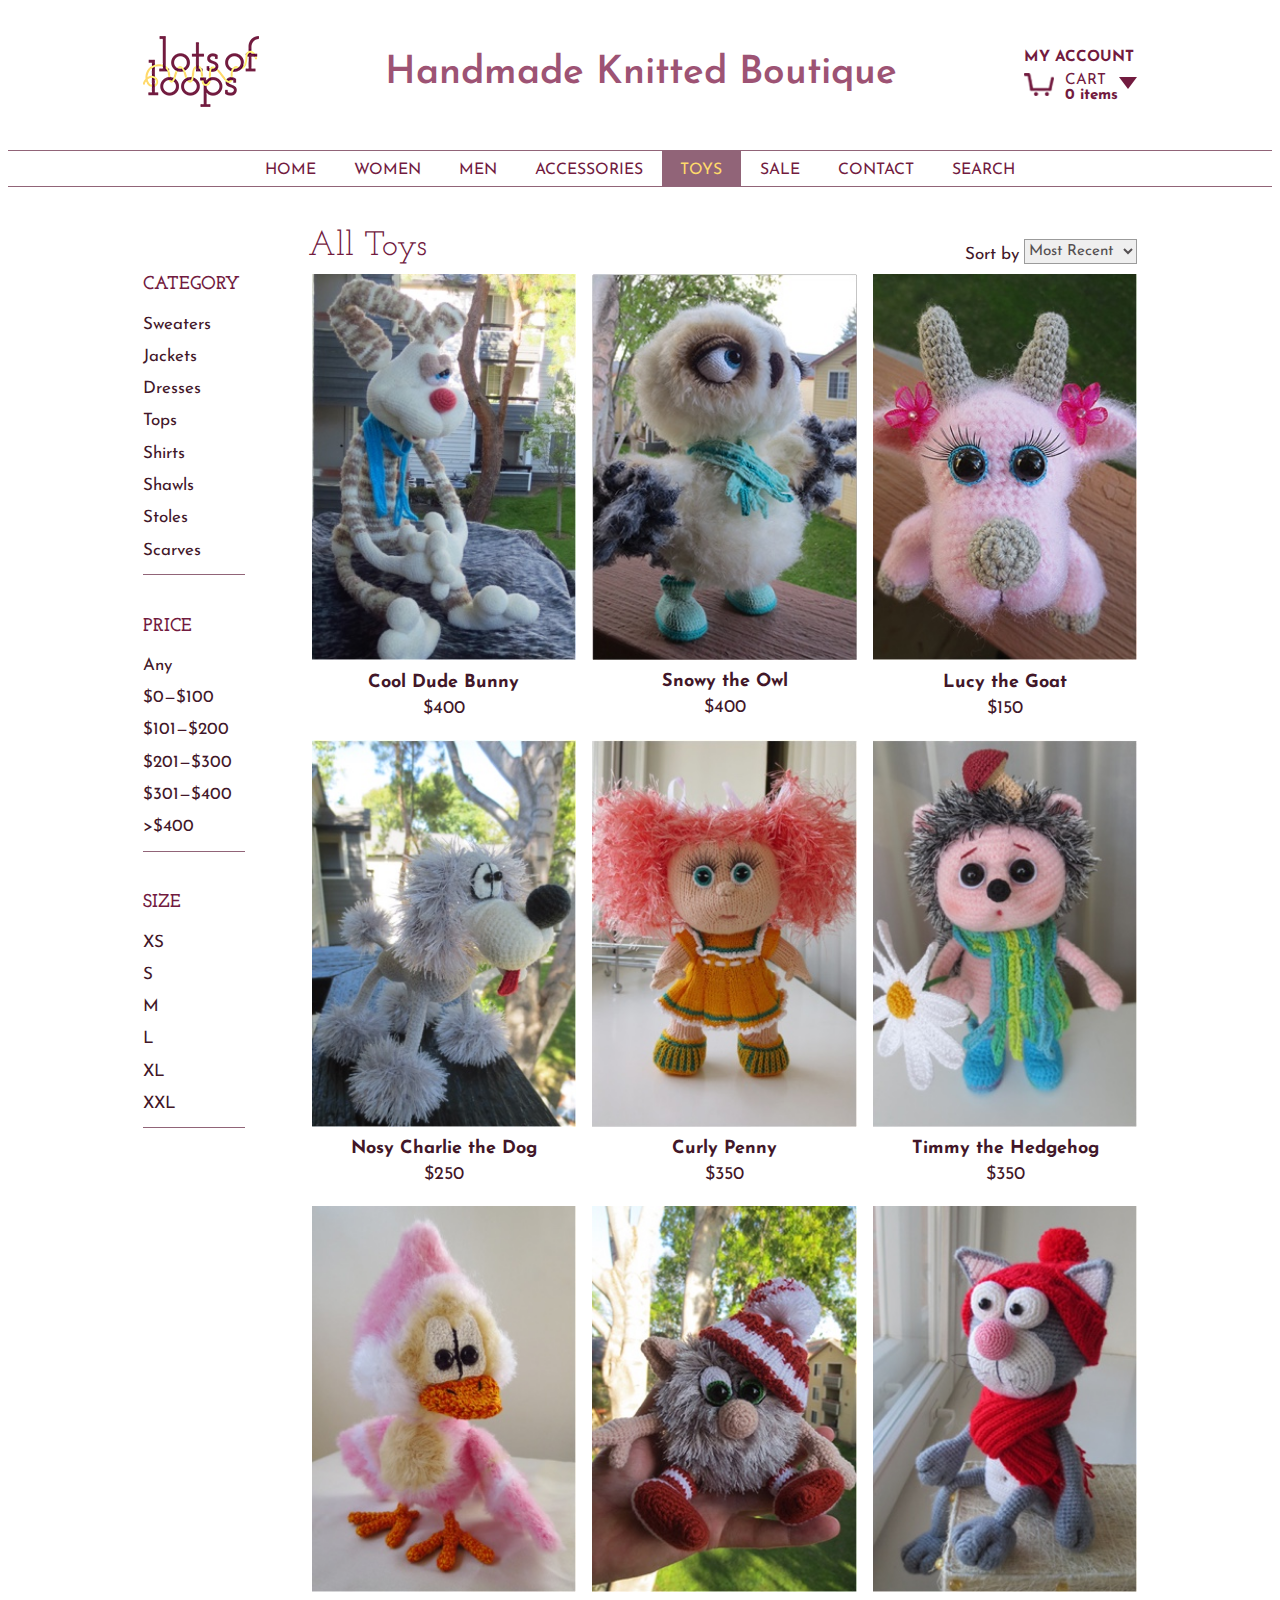
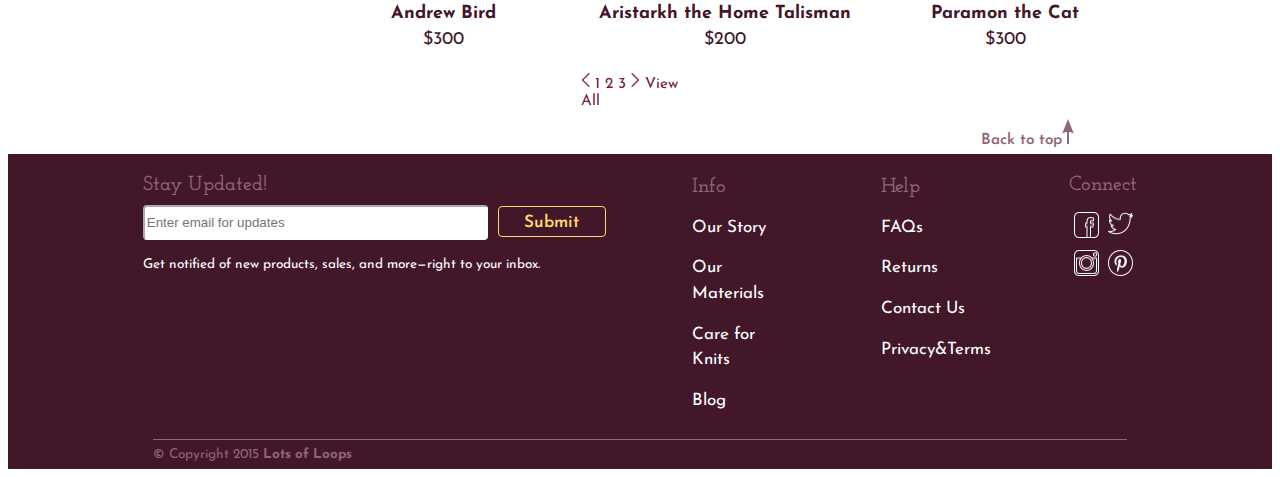
==== commit d33fcadc: "Category" ====
--- a/toys.html
+++ b/toys.html
@@ -77,15 +77,6 @@
     <div class="navi">
       <ul class="category">
         <li><h3>CATEGORY</h3></li>
-        <li><a href="#">All Women's</a></li>
-        <li><a href="#">All Men's</a></li>
-        <li><a href="#">All Accessories</a></li>
-        <li><a class="active2" href="toys.html">Toys</a></li>
-        <hr>
-      </ul>
-      
-      <ul class="type">
-        <li><h3>TYPE</h3></li>
         <li><a href="#">Sweaters</a></li>
         <li><a href="#">Jackets</a></li>
         <li><a href="#">Dresses</a></li>
